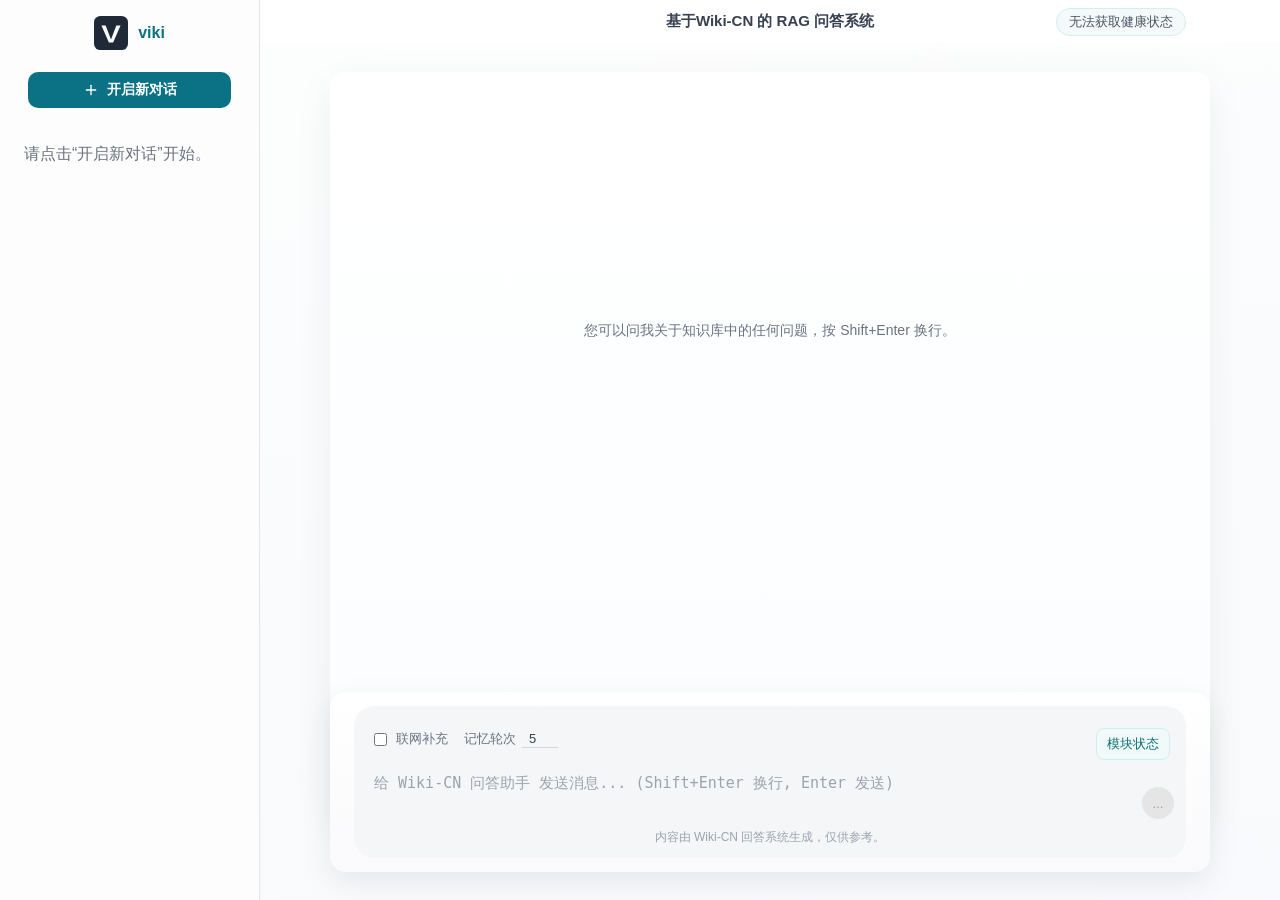
==== templates/index.html @ 4f9308c0 "initial commit" ====
<!doctype html>
<html lang="zh-CN">
<head>
  <meta charset="utf-8" />
  <meta name="viewport" content="width=device-width,initial-scale=1" />
  <title>Wiki-CN 问答</title>
  <link rel="icon" href="/static/favicon.svg" type="image/svg+xml" />
  <link rel="stylesheet" href="/static/style.css?v=3" />
</head>
<body>
  <aside class="sidebar">
    <div class="sidebar-header">
      <div class="sidebar-header-inner">
        <div class="logo" style="display:flex;align-items:center;gap:10px;">
          <img src="/static/favicon.svg" alt="logo" style="width:34px;height:34px;" />
          <div style="font-weight:700;font-size:16px;color:#0b7285;">viki</div>
        </div>
        <button id="newChatBtn" class="new-chat-btn">
          <svg width="16" height="16" viewBox="0 0 24 24" fill="none" stroke="currentColor" stroke-width="2" stroke-linecap="round" stroke-linejoin="round">
            <line x1="12" y1="5" x2="12" y2="19"></line>
            <line x1="5" y1="12" x2="19" y2="12"></line>
          </svg>
          开启新对话
        </button>
      </div>
    </div>
    <div class="sidebar-list-container" id="sidebarListContainer">
      <!-- 渲染历史会话 -->
    </div>
  </aside>

  <main class="main-content">
        <div class="chat-top-bar">
          <div class="top-inner">
            <div style="display:flex; gap:12px; align-items:center; width:100%; justify-content:center;">
              <div style="font-weight:600;">基于Wiki-CN 的 RAG 问答系统</div>
            </div>
            <div id="engineStatus" class="system-status-pill">系统状态：正在检查...</div>
          </div>
        </div>

        <div class="chat-area">
          <div class="chat-card">
            <div class="chat-history" id="chatHistory" style="max-width:880px;padding-left:24px;padding-right:24px;box-sizing:border-box;margin:0 auto;">
              <!-- 聊天历史将通过 app.js 动态渲染进这里 -->
            </div>
          </div>
        </div>

        <div class="chat-input-area" style="width: min(880px, calc(100% - 48px)); max-width:880px; left:50%; transform:translateX(-50%); padding-left:24px; padding-right:24px;">
          <div class="chat-input-container">
            <div class="input-controls">
              <label class="control-item" for="allowWeb">
                <input id="allowWeb" type="checkbox" />
                <span>联网补充</span>
              </label>
              <div class="control-item">
                <span>记忆轮次</span>
                <input id="historyLen" type="number" min="0" max="10" value="5" class="num-input" />
              </div>
              <div style="flex:1"></div>
              <button id="toggleStatusBtn" class="control-item action-btn">模块状态</button>
            </div>

            <div class="input-wrapper">
              <textarea id="q" placeholder="给 Wiki-CN 问答助手 发送消息... (Shift+Enter 换行, Enter 发送)"></textarea>
              <button id="askBtn" class="send-btn" title="发送">
                <svg width="18" height="18" viewBox="0 0 24 24" fill="none" stroke="currentColor" stroke-width="2" stroke-linecap="round" stroke-linejoin="round"><path d="M22 2L11 13"/><path d="M22 2L15 22L11 13L2 9L22 2Z"/></svg>
              </button>
            </div>
            <div class="input-footer">内容由 Wiki-CN 回答系统生成，仅供参考。</div>
          </div>
        </div>
  <div id="statusModal" class="status-modal" style="display:none;">
    <div class="status-modal-content card">
      <div style="display:flex; justify-content:space-between; align-items:center;">
        <h2 style="margin:0">模块状态</h2>
        <button id="closeStatusBtn" class="action-btn">关闭</button>
      </div>
      <ul id="moduleStatusList" class="module-status-list">
        <!-- 模块状态将由脚本填充 -->
      </ul>
    </div>
  </div>

  <script src="/static/app.js?v=3"></script>
</body>
</html>
---- static/style.css ----
* { box-sizing: border-box; }
body {
  margin: 0;
  font-family: "Noto Sans SC", "Microsoft YaHei", sans-serif;
  background: linear-gradient(135deg, #f5f7fa, #e9eef4);
  color: #1f2937;
  display: flex;
  height: 100vh;
  overflow: hidden;
}

/* Sidebar Layout */
.sidebar {
  width: 260px;
  background: #fdfdfd;
  border-right: 1px solid #e5e5e5;
  display: flex;
  flex-direction: column;
  flex-shrink: 0;
  z-index: 10;
}
.sidebar-header {
  padding: 16px 12px;
}
.sidebar-header-inner { display:flex; flex-direction:column; align-items:center; gap:12px; }
.logo { display:flex; align-items:center; gap:10px; }
.new-chat-btn { width: 86%; background: #0b7285; color: #fff; justify-content:center; }
.sidebar-list-container { padding: 8px 12px; }

.chat-top-bar > div:first-child { flex: 1; display:flex; align-items:center; justify-content:center; gap:12px; }
.new-chat-small { background: #e6f6f5; border: 1px solid #c8efec; padding:6px 12px; border-radius:8px; color:#0b7285; }
.new-chat-small:hover { background: #d5f0ed; }
.new-chat-btn {
  width: 86%;
  display:flex;
  align-items:center;
  justify-content:center;
  gap:8px;
  font-size:14px;
  font-weight:600;
  padding:9px 12px;
  border-radius:10px;
  border: none;
  cursor: pointer;
}
.new-chat-btn svg { stroke: #fff; }
.chat-top-bar {
  padding: 12px 24px;
  display: flex;
  justify-content: space-between;
  align-items: center;
  background: rgba(255, 255, 255, 0.9);
  backdrop-filter: blur(4px);
  position: sticky;
  top: 0; left: 0; right: 0;
  z-index: 8;
  font-weight: 600;
  font-size: 15px;
  color: #111827;
}

.system-status-pill {
  font-size: 13px;
  color: #374151;
  padding: 6px 12px;
  border-radius: 999px;
  background: #f3faf9;
  border: 1px solid #d1eef0;
}

.chat-history { /* 已合并到 .chat-card .chat-history，避免重复定义 */ }
.session-item:hover {
  background: #f3f4f6;
}
.session-item.active {
  background: linear-gradient(90deg,#eef6f6,#f7fbff);
  color: #0b7285;
  font-weight: 600;
}

/* Sidebar session entry */
.session-entry { display:flex; flex-direction:column; gap:4px; }
.session-title { font-size: 13px; color:#111827; font-weight:600; }
.session-snippet { font-size:12px; color:#6b7280; max-width:160px; overflow:hidden; text-overflow:ellipsis; white-space:nowrap; }
.session-meta { display:flex; align-items:center; gap:8px; margin-left:auto; }
.session-time { font-size:11px; color:#9ca3af; }
.session-delete { background: transparent; border: none; color:#9ca3af; font-size:14px; cursor:pointer; padding:2px 6px; border-radius:6px; }
.session-delete:hover { color:#ef4444; background: rgba(239,68,68,0.06); }

/* Message meta */
.message-meta { margin-top:6px; text-align:right; }
.message-timestamp { font-size:11px; color:#9ca3af; }

.main-content {
  flex: 1;
  display: flex;
  flex-direction: column;
  background: #ffffff;
  overflow: hidden;
  margin: 0;
  padding: 0;
  position: relative;
}

.chat-top-bar {
  padding: 12px 24px;
  display: flex;
  justify-content: space-between;
  align-items: center;
  background: rgba(255, 255, 255, 0.9);
  backdrop-filter: blur(4px);
  position: absolute;
  top: 0; left: 0; right: 0;
  z-index: 5;
  font-weight: 500;
  font-size: 15px;
  color: #374151;
}

/* Align top bar content with chat card center */
.chat-top-bar .top-inner {
  /* center within main-content (which already excludes the sidebar) */
  position: relative;
  max-width: 880px;
  margin: 0 auto;
  padding-left: 24px;
  padding-right: 24px;
  box-sizing: border-box;
}
/* place engineStatus to the right inside top-inner so it aligns with main content */
.chat-top-bar .top-inner #engineStatus {
  position: absolute;
  right: 24px;
  top: 50%;
  transform: translateY(-50%);
}

.system-status-pill {
  font-size: 13px;
  color: #4b5563;
  padding: 4px 12px;
}

.chat-history { /* 已合并到 .chat-card .chat-history，避免重复定义 */ }

/* Chat card in center */
.chat-area { display:flex; justify-content:center; }
.root-placeholder {}
:root { --app-width: 880px; --sidebar-width: 260px; }
.chat-card {
  width: 100%;
  max-width: var(--app-width);
  background: linear-gradient(180deg,#ffffff,#fbfdff);
  border-radius: 14px;
  box-shadow: 0 12px 40px rgba(2,6,23,0.06);
  padding: 24px 0 8px 0;
  margin-bottom: 12px;
  display: flex;
  flex-direction: column;
  height: calc(100vh - 160px);
}
.chat-card .chat-history {
  /* 与浮动输入保持相同基准宽度（var--app-width），并使用较小的左右内边距
     使消息显示区的可用宽度与浮动输入的输入框对齐。使用 border-box
     保证 padding 被包含在 max-width 中，从而实现精确对齐。 */
  /* top/right/bottom padding - bottom increased so floating input won't cover last messages */
  padding: 32px 12px 160px;
  width: 100%;
  max-width: var(--app-width);
  margin: 0 auto;
  flex: 1;
  overflow-y: auto;
  box-sizing: border-box;
}

/* hide native scrollbar (still scrollable) */
.chat-card .chat-history::-webkit-scrollbar { width: 0px; }
.chat-card .chat-history { scrollbar-width: none; -ms-overflow-style: none; }

/* Module status icon */
.module-status-list { margin-top:12px; }
.module-status-list li { display:flex; align-items:center; justify-content:space-between; padding:10px 8px; border-radius:8px; }
.module-status-left { display:flex; align-items:center; gap:10px; }
.status-icon { width:12px; height:12px; border-radius:50%; display:inline-block; }
.status-icon.loading { background: #3b82f6; }
.status-icon.pending { background: #60a5fa; }
.status-icon.ready { background: #10b981; }
.status-icon.enabled { background: #10b981; }
.status-icon.failed { background: #ef4444; }
.module-pill { font-size: 12px; padding: 4px 10px; border-radius: 999px; }
.module-status-list li + li { margin-top:8px; }

/* center main area with card-like surface */
.main-content {
  padding-top: 72px; /* space for top bar */
  background: linear-gradient(180deg, rgba(255,255,255,0.85), rgba(250,251,253,0.9));
}

/* Floating input like ChatGPT/DeepSeek */
.chat-input-area {
  position: fixed;
  left: 50%;
  transform: translateX(-50%);
  bottom: 28px;
  width: min(var(--app-width), calc(100% - 48px));
  z-index: 40;
  box-shadow: 0 10px 30px rgba(2,6,23,0.08);
  border-radius: 16px;
  background: linear-gradient(180deg, rgba(255,255,255,0.98), rgba(250,250,252,0.98));
  padding: 14px;
}

.chat-input-container { background: transparent; padding: 0; }

.input-wrapper { align-items:center; gap:12px; }

.input-wrapper textarea { background: transparent; padding: 14px; border-radius: 12px; box-shadow:none; border: none; }

.send-btn { width:44px; height:44px; border-radius:50%; background:#0b7285; border:none; color:#fff; }
.send-btn svg { stroke: #fff; }

.message {
  display: flex;
  flex-direction: column;
  width: 100%;
}

.message.user {
  align-items: flex-end;
}

.message.assistant {
  align-items: flex-start;
}

.message.system-msg {
  align-items: center;
  margin-top: 16vh;
}

.message-content {
  font-size: 15px;
  line-height: 1.75;
  word-wrap: break-word;
  white-space: pre-wrap;
  transition: transform 180ms ease, opacity 220ms ease;
  transform-origin: center;
  opacity: 0;
}

.message.show .message-content { opacity: 1; transform: translateY(0); }

.message.user .message-content {
  background: linear-gradient(180deg,#e6f6f5,#dff3f2);
  color: #062b2a;
  padding: 12px 18px;
  border-radius: 14px;
  max-width: 78%;
  box-shadow: 0 4px 16px rgba(8,30,27,0.06);
}

.message.assistant .message-content {
  background: #ffffff;
  color: #0f1724;
  padding: 12px 18px;
  border-radius: 14px;
  max-width: 100%;
  box-shadow: 0 2px 10px rgba(15,23,42,0.04);
}

.message.system-msg .message-content {
  background: transparent;
  color: #6b7280;
  font-size: 18px;
  font-weight: 600;
  text-align: center;
}

.refs-list {
  margin-top: 10px;
  padding-left: 20px;
  font-size: 13px;
  color: #4b5563;
  list-style-type: decimal;
}

.refs-list li {
  margin-bottom: 4px;
}

.chat-input-area {
  /* 固定居中浮动输入，与 .chat-card 宽度对齐 */
  position: fixed;
  left: 50%;
  transform: translateX(-50%);
  bottom: 28px;
  width: min(var(--app-width), calc(100% - 48px));
  max-width: var(--app-width);
  z-index: 40;
  box-shadow: 0 10px 30px rgba(2,6,23,0.08);
  border-radius: 16px;
  background: linear-gradient(180deg, rgba(255,255,255,0.98), rgba(250,250,252,0.98));
  padding: 14px;
}

.chat-input-container {
  display: flex;
  flex-direction: column;
  background: #f4f6f8;
  border-radius: 20px;
  padding: 12px;
  position: relative;
  transition: background 0.3s;
}

.chat-input-container:focus-within {
  background: #eef1f5;
}

.input-controls {
  display: flex;
  gap: 16px;
  align-items: center;
  padding: 0 4px 8px;
  font-size: 13px;
  color: #6b7280;
}

.control-item {
  display: inline-flex;
  align-items: center;
  gap: 6px;
  cursor: pointer;
  user-select: none;
}
.control-item:hover {
  color: #374151;
}

.control-item input[type="checkbox"] {
  accent-color: #0b7285;
}

.num-input {
  width: 36px;
  border: none;
  background: transparent;
  border-bottom: 1px solid #d1d5db;
  text-align: center;
  outline: none;
  font-size: 13px;
  color: #374151;
}

.action-btn {
  background: #f0faf8;
  border: 1px solid #d1efec;
  color: #0b6f74;
  font-size: 13px;
  padding:6px 10px;
  border-radius:8px;
}

.input-wrapper {
  display: flex;
  align-items: flex-end;
  background: transparent;
}

.input-wrapper textarea {
  flex: 1;
  border: none;
  background: transparent;
  resize: none;
  min-height: 24px;
  max-height: 200px;
  padding: 4px 8px;
  font-size: 15px;
  outline: none;
  line-height: 1.5;
  color: #111827;
}
.input-wrapper textarea::placeholder {
  color: #9ca3af;
}

.send-btn {
  background: #111827;
  color: #fff;
  border: none;
  border-radius: 50%;
  width: 32px;
  height: 32px;
  display: flex;
  align-items: center;
  justify-content: center;
  cursor: pointer;
  margin-bottom: 2px;
  flex-shrink: 0;
  transition: background 0.2s, opacity 0.2s;
}

.send-btn:hover { background: #374151; }
.send-btn:disabled { background: #e5e5e5; color: #9ca3af; cursor: not-allowed; }

.input-footer {
  text-align: center;
  font-size: 12px;
  color: #9ca3af;
  margin-top: 8px;
}

.status-modal {
  position: absolute;
  top: 0; left: 0; right: 0; bottom: 0;
  background: rgba(0,0,0,0.4);
  z-index: 50;
  display: flex;
  align-items: center;
  justify-content: center;
}

.status-modal-content {
  width: 90%;
  max-width: 500px;
  max-height: 80vh;
  overflow-y: auto;
}
h1 { margin-bottom: 6px; }
.sub { margin-top: 0; color: #4b5563; }
.card {
  background: #ffffff;
  border-radius: 12px;
  padding: 16px;
  margin-top: 14px;
  box-shadow: 0 10px 24px rgba(15, 23, 42, 0.08);
}
textarea {
  width: 100%;
  min-height: 110px;
  resize: vertical;
  border: 1px solid #cbd5e1;
  border-radius: 8px;
  padding: 10px;
  font-size: 15px;
}
.toggle-row {
  margin-top: 10px;
  display: inline-flex;
  align-items: center;
  gap: 8px;
  color: #374151;
  user-select: none;
}
.toggle-row input {
  width: 16px;
  height: 16px;
}
button {
  margin-top: 10px;
  background: #0b7285;
  color: #fff;
  border: 0;
  border-radius: 8px;
  padding: 10px 16px;
  cursor: pointer;
}
button:hover { background: #095c6b; }
.answer {
  white-space: pre-wrap;
  line-height: 1.65;
}
.refs {
  margin: 0;
  padding-left: 20px;
}
.refs li {
  margin-bottom: 10px;
  line-height: 1.5;
}
.module-status-list {
  margin: 0;
  padding: 0;
  list-style: none;
}
.module-status-list li {
  display: flex;
  justify-content: space-between;
  align-items: center;
  padding: 8px 0;
  border-bottom: 1px dashed #e5e7eb;
}
.module-status-list li:last-child {
  border-bottom: 0;
}
.module-pill {
  font-size: 12px;
  padding: 2px 10px;
  border-radius: 999px;
  border: 1px solid #d1d5db;
  color: #374151;
  background: #f3f4f6;
}
.status-ready,
.status-enabled {
  background: #e8f8ef;
  border-color: #86efac;
  color: #166534;
}
.status-loading,
.status-pending {
  background: #eff6ff;
  border-color: #93c5fd;
  color: #1d4ed8;
}
.status-disabled,
.status-skipped {
  background: #f3f4f6;
  border-color: #d1d5db;
  color: #4b5563;
}
.status-failed,
.status-unknown {
  background: #fef2f2;
  border-color: #fca5a5;
  color: #b91c1c;
}

/* 强制对齐覆盖（放在文件末尾以确保优先级）
   说明：解决浏览器缓存或重复规则导致的样式未生效问题，
   使用更具体的选择器和 !important 确保 chat-history 与浮动输入共享相同宽度基准。 */
.chat-area, .chat-card, .chat-input-area { box-sizing: border-box; }
/* 固定像素基准，像素级对齐 */
.chat-card { max-width: 880px; width: 100%; margin-left: auto; margin-right: auto; }
.chat-card .chat-history {
  /* 统一左右内边距，保证消息内容与下方输入框左/右像素对齐 */
  padding-left: 24px !important;
  padding-right: 24px !important;
  /* ensure there is enough bottom space so latest messages (e.g. "正在检索与生成，请稍候...") are not hidden behind the fixed input */
  padding-bottom: 160px !important;
  max-width: 880px;
  box-sizing: border-box !important;
}
.chat-input-area {
  width: min(880px, calc(100% - 48px)) !important;
  max-width: 880px !important;
  /* center relative to main content: viewport center + half sidebar width */
  left: calc(50% + (var(--sidebar-width) / 2)) !important;
  transform: translateX(-50%) !important;
  padding-left: 24px !important;
  padding-right: 24px !important;
}
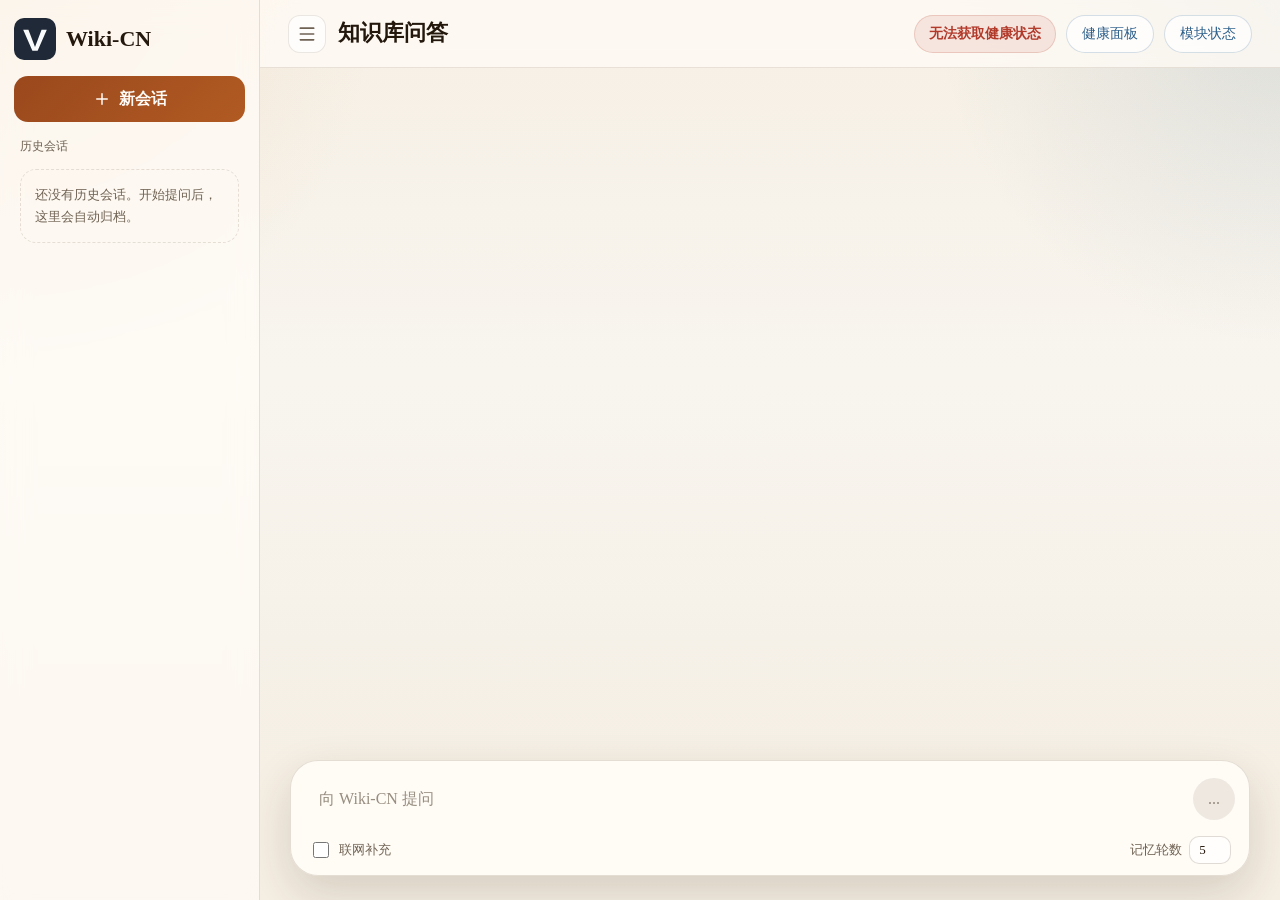
==== commit 5a189202: "Update wiki QA project" ====
--- a/templates/index.html
+++ b/templates/index.html
@@ -5,84 +5,113 @@
   <meta name="viewport" content="width=device-width,initial-scale=1" />
   <title>Wiki-CN 问答</title>
   <link rel="icon" href="/static/favicon.svg" type="image/svg+xml" />
-  <link rel="stylesheet" href="/static/style.css?v=3" />
+  <link rel="stylesheet" href="/static/style.css?v=6" />
 </head>
 <body>
-  <aside class="sidebar">
+  <aside class="sidebar" aria-label="会话历史">
     <div class="sidebar-header">
-      <div class="sidebar-header-inner">
-        <div class="logo" style="display:flex;align-items:center;gap:10px;">
-          <img src="/static/favicon.svg" alt="logo" style="width:34px;height:34px;" />
-          <div style="font-weight:700;font-size:16px;color:#0b7285;">viki</div>
-        </div>
-        <button id="newChatBtn" class="new-chat-btn">
-          <svg width="16" height="16" viewBox="0 0 24 24" fill="none" stroke="currentColor" stroke-width="2" stroke-linecap="round" stroke-linejoin="round">
-            <line x1="12" y1="5" x2="12" y2="19"></line>
-            <line x1="5" y1="12" x2="19" y2="12"></line>
-          </svg>
-          开启新对话
-        </button>
-      </div>
+      <a class="brand" href="/" aria-label="Wiki-CN 问答首页">
+        <img src="/static/favicon.svg" alt="" />
+        <span>Wiki-CN</span>
+      </a>
+      <button id="newChatBtn" class="new-chat-btn" type="button" title="新建会话">
+        <svg viewBox="0 0 24 24" aria-hidden="true"><path d="M12 5v14M5 12h14"/></svg>
+        <span>新会话</span>
+      </button>
     </div>
-    <div class="sidebar-list-container" id="sidebarListContainer">
-      <!-- 渲染历史会话 -->
-    </div>
+
+    <div class="sidebar-section-title">历史会话</div>
+    <div class="sidebar-list-container" id="sidebarListContainer"></div>
   </aside>
 
   <main class="main-content">
-        <div class="chat-top-bar">
-          <div class="top-inner">
-            <div style="display:flex; gap:12px; align-items:center; width:100%; justify-content:center;">
-              <div style="font-weight:600;">基于Wiki-CN 的 RAG 问答系统</div>
-            </div>
-            <div id="engineStatus" class="system-status-pill">系统状态：正在检查...</div>
+    <header class="topbar">
+      <div class="topbar-left">
+        <button id="toggleSidebarBtn" class="icon-btn" type="button" title="收起侧边栏" aria-label="收起侧边栏">
+          <svg viewBox="0 0 24 24" aria-hidden="true"><path d="M4 5h16M4 12h16M4 19h16"/></svg>
+        </button>
+        <div>
+          <div class="eyebrow">Wiki-CN RAG Runtime</div>
+          <h1>知识库问答</h1>
+        </div>
+      </div>
+      <div class="topbar-actions">
+        <button id="toggleRuntimeBtn" class="status-chip neutral" type="button">
+          <span id="engineStatus">正在检查...</span>
+        </button>
+        <a class="ghost-btn" href="/api/health">健康面板</a>
+        <button id="toggleStatusBtn" class="ghost-btn" type="button">模块状态</button>
+      </div>
+    </header>
+
+    <section class="chat-panel">
+      <div class="chat-history" id="chatHistory"></div>
+      <div class="composer-wrap" aria-label="提问输入区">
+        <div class="chat-input-area">
+          <div class="input-wrapper">
+            <textarea id="q" rows="1" placeholder="向 Wiki-CN 提问"></textarea>
+            <button id="askBtn" class="send-btn" type="button" title="发送">
+              <svg viewBox="0 0 24 24" aria-hidden="true"><path d="M22 2 11 13"/><path d="m22 2-7 20-4-9-9-4 20-7Z"/></svg>
+            </button>
+          </div>
+          <div class="input-controls">
+            <label class="control-item" for="allowWeb">
+              <input id="allowWeb" type="checkbox" />
+              <span>联网补充</span>
+            </label>
+            <label class="control-item compact" for="historyLen">
+              <span>记忆轮数</span>
+              <input id="historyLen" type="number" min="0" max="10" value="5" class="num-input" />
+            </label>
           </div>
         </div>
+      </div>
+    </section>
+  </main>
 
-        <div class="chat-area">
-          <div class="chat-card">
-            <div class="chat-history" id="chatHistory" style="max-width:880px;padding-left:24px;padding-right:24px;box-sizing:border-box;margin:0 auto;">
-              <!-- 聊天历史将通过 app.js 动态渲染进这里 -->
-            </div>
-          </div>
+  <div id="statusModal" class="status-modal" style="display:none;">
+    <div class="status-modal-content">
+      <div class="modal-head">
+        <div>
+          <div class="section-kicker">Runtime</div>
+          <h2>模块状态</h2>
         </div>
-
-        <div class="chat-input-area" style="width: min(880px, calc(100% - 48px)); max-width:880px; left:50%; transform:translateX(-50%); padding-left:24px; padding-right:24px;">
-          <div class="chat-input-container">
-            <div class="input-controls">
-              <label class="control-item" for="allowWeb">
-                <input id="allowWeb" type="checkbox" />
-                <span>联网补充</span>
-              </label>
-              <div class="control-item">
-                <span>记忆轮次</span>
-                <input id="historyLen" type="number" min="0" max="10" value="5" class="num-input" />
-              </div>
-              <div style="flex:1"></div>
-              <button id="toggleStatusBtn" class="control-item action-btn">模块状态</button>
-            </div>
-
-            <div class="input-wrapper">
-              <textarea id="q" placeholder="给 Wiki-CN 问答助手 发送消息... (Shift+Enter 换行, Enter 发送)"></textarea>
-              <button id="askBtn" class="send-btn" title="发送">
-                <svg width="18" height="18" viewBox="0 0 24 24" fill="none" stroke="currentColor" stroke-width="2" stroke-linecap="round" stroke-linejoin="round"><path d="M22 2L11 13"/><path d="M22 2L15 22L11 13L2 9L22 2Z"/></svg>
-              </button>
-            </div>
-            <div class="input-footer">内容由 Wiki-CN 回答系统生成，仅供参考。</div>
-          </div>
-        </div>
-  <div id="statusModal" class="status-modal" style="display:none;">
-    <div class="status-modal-content card">
-      <div style="display:flex; justify-content:space-between; align-items:center;">
-        <h2 style="margin:0">模块状态</h2>
-        <button id="closeStatusBtn" class="action-btn">关闭</button>
+        <button id="closeStatusBtn" class="ghost-btn" type="button">关闭</button>
       </div>
-      <ul id="moduleStatusList" class="module-status-list">
-        <!-- 模块状态将由脚本填充 -->
-      </ul>
+      <ul id="moduleStatusList" class="module-status-list"></ul>
     </div>
   </div>
 
-  <script src="/static/app.js?v=3"></script>
+  <div id="runtimeModal" class="status-modal" style="display:none;">
+    <div class="status-modal-content runtime-modal-content">
+      <div class="modal-head">
+        <div>
+          <div class="section-kicker">Health Snapshot</div>
+          <h2>运行状态</h2>
+        </div>
+        <button id="closeRuntimeBtn" class="ghost-btn" type="button">关闭</button>
+      </div>
+      <div class="runtime-grid">
+        <div class="runtime-metric">
+          <span>检索模式</span>
+          <strong id="runtimeMode">-</strong>
+        </div>
+        <div class="runtime-metric">
+          <span>索引规模</span>
+          <strong id="runtimeIndex">-</strong>
+        </div>
+        <div class="runtime-metric">
+          <span>当前阶段</span>
+          <strong id="runtimeStage">-</strong>
+        </div>
+        <div class="runtime-metric">
+          <span>生成通道</span>
+          <strong id="runtimeProvider">-</strong>
+        </div>
+      </div>
+    </div>
+  </div>
+
+  <script src="/static/app.js?v=8"></script>
 </body>
 </html>
--- a/static/style.css
+++ b/static/style.css
@@ -1,552 +1,922 @@
+:root {
+  --bg: #f6efe4;
+  --bg-soft: #fbf7ef;
+  --card: rgba(255, 252, 246, 0.94);
+  --card-solid: #fffdf8;
+  --line: rgba(87, 62, 38, 0.14);
+  --text: #24180d;
+  --muted: #6f6253;
+  --strong: #8a3b12;
+  --good: #1f7a4f;
+  --warn: #b67a12;
+  --bad: #b23a2b;
+  --info: #2d5f8b;
+  --shadow: 0 18px 50px rgba(53, 36, 20, 0.08);
+  --sidebar: 260px;
+  --input-height: 142px;
+  --content-width: 100%;
+  --message-width: 880px;
+  --composer-width: 960px;
+}
+
 * { box-sizing: border-box; }
+
 body {
   margin: 0;
-  font-family: "Noto Sans SC", "Microsoft YaHei", sans-serif;
-  background: linear-gradient(135deg, #f5f7fa, #e9eef4);
-  color: #1f2937;
-  display: flex;
   height: 100vh;
   overflow: hidden;
-}
-
-/* Sidebar Layout */
+  display: flex;
+  color: var(--text);
+  font-family: "Noto Serif SC", "Source Han Serif SC", "Microsoft YaHei", serif;
+  background:
+    radial-gradient(circle at top left, rgba(206, 138, 61, 0.14), transparent 24%),
+    radial-gradient(circle at top right, rgba(87, 130, 154, 0.16), transparent 22%),
+    linear-gradient(180deg, var(--bg), #f8f5ef 42%, #f4ede1 100%);
+}
+
+body.sidebar-collapsed {
+  --sidebar: 60px;
+  --content-width: 100%;
+  --message-width: 880px;
+  --composer-width: 960px;
+}
+
+button,
+textarea,
+input {
+  font: inherit;
+}
+
+button,
+a {
+  -webkit-tap-highlight-color: transparent;
+}
+
 .sidebar {
-  width: 260px;
-  background: #fdfdfd;
-  border-right: 1px solid #e5e5e5;
+  width: var(--sidebar);
+  flex: 0 0 var(--sidebar);
+  height: 100vh;
   display: flex;
   flex-direction: column;
-  flex-shrink: 0;
-  z-index: 10;
-}
+  border-right: 1px solid var(--line);
+  background: rgba(255, 252, 246, 0.76);
+  backdrop-filter: blur(14px);
+  overflow: hidden;
+  transition: width 0.2s ease, flex-basis 0.2s ease, opacity 0.18s ease;
+}
+
+body.sidebar-collapsed .sidebar {
+  opacity: 1;
+  pointer-events: auto;
+}
+
+body.sidebar-collapsed .topbar {
+  width: 100%;
+}
+
+body.sidebar-collapsed .chat-history {
+  padding-left: max(24px, calc((100% - var(--message-width)) / 2));
+  padding-right: max(24px, calc((100% - var(--message-width)) / 2));
+}
+
+body.sidebar-collapsed .composer-wrap {
+  padding-left: 24px;
+  padding-right: 24px;
+}
+
+body.sidebar-collapsed .brand span,
+body.sidebar-collapsed .new-chat-btn span,
+body.sidebar-collapsed .sidebar-section-title,
+body.sidebar-collapsed .sidebar-list-container {
+  display: none;
+}
+
+body.sidebar-collapsed .sidebar-header {
+  padding: 18px 10px;
+  align-items: center;
+}
+
+body.sidebar-collapsed .brand {
+  justify-content: center;
+}
+
+body.sidebar-collapsed .new-chat-btn {
+  width: 40px;
+  min-height: 40px;
+  padding: 0;
+  border-radius: 12px;
+  color: var(--strong);
+  background: rgba(255, 255, 255, 0.48);
+  box-shadow: none;
+}
+
 .sidebar-header {
-  padding: 16px 12px;
-}
-.sidebar-header-inner { display:flex; flex-direction:column; align-items:center; gap:12px; }
-.logo { display:flex; align-items:center; gap:10px; }
-.new-chat-btn { width: 86%; background: #0b7285; color: #fff; justify-content:center; }
-.sidebar-list-container { padding: 8px 12px; }
-
-.chat-top-bar > div:first-child { flex: 1; display:flex; align-items:center; justify-content:center; gap:12px; }
-.new-chat-small { background: #e6f6f5; border: 1px solid #c8efec; padding:6px 12px; border-radius:8px; color:#0b7285; }
-.new-chat-small:hover { background: #d5f0ed; }
+  padding: 18px 14px 16px;
+  display: grid;
+  gap: 16px;
+}
+
+.brand {
+  display: inline-flex;
+  align-items: center;
+  gap: 10px;
+  color: var(--text);
+  text-decoration: none;
+  font-weight: 700;
+  font-size: 22px;
+}
+
+.brand img {
+  width: 42px;
+  height: 42px;
+  border-radius: 10px;
+}
+
+.new-chat-btn,
+.ghost-btn,
+.icon-btn,
+.send-btn {
+  appearance: none;
+  border: 0;
+  cursor: pointer;
+  transition: transform 0.18s ease, background 0.18s ease, box-shadow 0.18s ease;
+}
+
 .new-chat-btn {
-  width: 86%;
-  display:flex;
-  align-items:center;
-  justify-content:center;
-  gap:8px;
-  font-size:14px;
-  font-weight:600;
-  padding:9px 12px;
-  border-radius:10px;
-  border: none;
+  width: 100%;
+  min-height: 46px;
+  display: inline-flex;
+  justify-content: center;
+  align-items: center;
+  gap: 8px;
+  border-radius: 14px;
+  color: #fffaf5;
+  background: linear-gradient(135deg, #9a481d, #b15a22);
+  box-shadow: none;
+  font-weight: 650;
+}
+
+.new-chat-btn svg,
+.send-btn svg {
+  width: 18px;
+  height: 18px;
+  fill: none;
+  stroke: currentColor;
+  stroke-width: 2;
+  stroke-linecap: round;
+  stroke-linejoin: round;
+}
+
+.new-chat-btn:hover,
+.ghost-btn:hover,
+.send-btn:hover {
+  transform: translateY(-1px);
+}
+
+body.sidebar-collapsed .new-chat-btn:hover,
+body.sidebar-collapsed .icon-btn:hover,
+.ghost-btn:hover {
+  background: rgba(255, 255, 255, 0.78);
+}
+
+.sidebar-section-title {
+  padding: 0 20px 8px;
+  color: var(--muted);
+  font-size: 12px;
+  letter-spacing: 0;
+  text-transform: none;
+}
+
+.sidebar-list-container {
+  padding: 0 12px 18px;
+  overflow: auto;
+  scrollbar-width: thin;
+}
+
+.session-group {
+  margin-bottom: 16px;
+}
+
+.session-group-title {
+  padding: 8px 8px 6px;
+  color: var(--muted);
+  font-size: 12px;
+}
+
+.session-list {
+  list-style: none;
+  padding: 0;
+  margin: 0;
+  display: grid;
+  gap: 8px;
+}
+
+.session-item {
+  min-height: 68px;
+  display: grid;
+  grid-template-columns: minmax(0, 1fr) 108px;
+  align-items: center;
+  gap: 10px;
+  padding: 11px 10px;
+  border: 1px solid transparent;
+  border-radius: 12px;
+  background: transparent;
   cursor: pointer;
 }
-.new-chat-btn svg { stroke: #fff; }
-.chat-top-bar {
-  padding: 12px 24px;
+
+.session-item:hover {
+  border-color: transparent;
+  background: rgba(255, 255, 255, 0.72);
+}
+
+.session-item.active {
+  border-color: transparent;
+  background: rgba(255, 247, 235, 0.9);
+}
+
+.session-item.pending .session-title::after {
+  content: "";
+  display: inline-block;
+  width: 7px;
+  height: 7px;
+  margin-left: 7px;
+  border-radius: 50%;
+  background: var(--info);
+  vertical-align: middle;
+}
+
+.session-entry {
+  min-width: 0;
+  display: grid;
+  gap: 4px;
+}
+
+.session-title {
+  overflow: hidden;
+  color: var(--text);
+  font-size: 14px;
+  font-weight: 700;
+  text-overflow: ellipsis;
+  white-space: nowrap;
+}
+
+.session-snippet {
+  overflow: hidden;
+  color: var(--muted);
+  font-size: 12px;
+  text-overflow: ellipsis;
+  white-space: nowrap;
+}
+
+.session-meta {
+  display: grid;
+  justify-items: end;
+  gap: 4px;
+}
+
+.session-time {
+  color: rgba(111, 98, 83, 0.78);
+  font-size: 11px;
+  line-height: 1.3;
+  text-align: right;
+  white-space: normal;
+}
+
+.session-delete {
+  width: 26px;
+  height: 26px;
+  border: 0;
+  border-radius: 50%;
+  color: var(--muted);
+  background: transparent;
+  cursor: pointer;
+  position: relative;
+  z-index: 2;
+}
+
+.session-delete:hover {
+  color: var(--bad);
+  background: rgba(178, 58, 43, 0.08);
+}
+
+.empty-history {
+  margin: 6px 8px;
+  padding: 14px;
+  border: 1px dashed var(--line);
+  border-radius: 16px;
+  color: var(--muted);
+  font-size: 13px;
+  line-height: 1.7;
+}
+
+.main-content {
+  min-width: 0;
+  flex: 1;
+  height: 100vh;
+  display: grid;
+  grid-template-rows: auto minmax(0, 1fr);
+  padding: 0;
+  gap: 0;
+}
+
+.topbar {
   display: flex;
   justify-content: space-between;
   align-items: center;
-  background: rgba(255, 255, 255, 0.9);
-  backdrop-filter: blur(4px);
-  position: sticky;
-  top: 0; left: 0; right: 0;
-  z-index: 8;
-  font-weight: 600;
+  gap: 18px;
+  width: 100%;
+  justify-self: center;
+  min-height: 68px;
+  padding: 0 28px;
+  border-bottom: 1px solid rgba(87, 62, 38, 0.12);
+  background: rgba(255, 252, 246, 0.76);
+  backdrop-filter: blur(14px);
+}
+
+.topbar-left {
+  min-width: 0;
+  display: flex;
+  align-items: center;
+  gap: 12px;
+}
+
+body.sidebar-collapsed .topbar-left {
+  gap: 16px;
+}
+
+.eyebrow,
+.section-kicker {
+  color: var(--strong);
+  font-size: 0;
+  letter-spacing: 0;
+  text-transform: none;
+}
+
+.topbar h1 {
+  margin: 0;
+  font-size: 22px;
+  line-height: 1.1;
+  font-weight: 700;
+}
+
+.topbar-actions {
+  display: flex;
+  gap: 10px;
+  flex-wrap: wrap;
+}
+
+.icon-btn {
+  width: 38px;
+  height: 38px;
+  display: inline-flex;
+  align-items: center;
+  justify-content: center;
+  border: 1px solid rgba(87, 62, 38, 0.12);
+  border-radius: 12px;
+  color: var(--muted);
+  background: rgba(255, 255, 255, 0.72);
+}
+
+.icon-btn svg {
+  width: 20px;
+  height: 20px;
+  fill: none;
+  stroke: currentColor;
+  stroke-width: 2;
+  stroke-linecap: round;
+}
+
+.ghost-btn {
+  min-height: 38px;
+  display: inline-flex;
+  align-items: center;
+  justify-content: center;
+  border: 1px solid rgba(45, 95, 139, 0.2);
+  border-radius: 999px;
+  padding: 0 15px;
+  color: var(--info);
+  background: rgba(255, 255, 255, 0.72);
+  text-decoration: none;
+  font-size: 14px;
+}
+
+.status-chip {
+  min-height: 38px;
+  max-width: 240px;
+  display: inline-flex;
+  align-items: center;
+  justify-content: center;
+  border: 1px solid rgba(45, 95, 139, 0.2);
+  border-radius: 999px;
+  padding: 0 14px;
+  background: rgba(255, 255, 255, 0.72);
+  font-size: 14px;
+  font-weight: 800;
+  white-space: nowrap;
+}
+
+.status-chip span {
+  overflow: hidden;
+  text-overflow: ellipsis;
+}
+
+.runtime-metric {
+  min-height: 66px;
+  border: 1px solid rgba(87, 62, 38, 0.1);
+  border-radius: 18px;
+  background: linear-gradient(180deg, rgba(255,255,255,0.72), rgba(248, 242, 233, 0.72));
+}
+
+.status-chip.ok { color: var(--good); background: rgba(31, 122, 79, 0.1); border-color: rgba(31, 122, 79, 0.18); }
+.status-chip.degraded { color: var(--warn); background: rgba(182, 122, 18, 0.1); border-color: rgba(182, 122, 18, 0.18); }
+.status-chip.failed { color: var(--bad); background: rgba(178, 58, 43, 0.1); border-color: rgba(178, 58, 43, 0.18); }
+.status-chip.neutral { color: var(--info); background: rgba(45, 95, 139, 0.1); border-color: rgba(45, 95, 139, 0.16); }
+
+.runtime-metric {
+  display: grid;
+  align-content: center;
+  gap: 7px;
+  padding: 12px 14px;
+  min-width: 0;
+}
+
+.runtime-metric span {
+  color: var(--muted);
+  font-size: 12px;
+}
+
+.runtime-metric strong {
+  overflow: hidden;
   font-size: 15px;
-  color: #111827;
-}
-
-.system-status-pill {
+  line-height: 1.25;
+  text-overflow: ellipsis;
+  white-space: nowrap;
+}
+
+.runtime-grid {
+  display: grid;
+  grid-template-columns: repeat(2, minmax(0, 1fr));
+  gap: 12px;
+}
+
+.runtime-modal-content {
+  width: min(760px, 100%);
+}
+
+.chat-panel {
+  position: relative;
+  min-height: 0;
+  width: 100%;
+  justify-self: center;
+  border: 0;
+  border-radius: 0;
+  background: transparent;
+  box-shadow: none;
+  overflow: hidden;
+}
+
+.chat-history {
+  height: 100%;
+  overflow: auto;
+  padding: 8px max(24px, calc((100% - var(--message-width)) / 2)) calc(var(--input-height) + 34px);
+  scroll-behavior: smooth;
+  scrollbar-gutter: stable;
+}
+
+.message {
+  display: flex;
+  margin: 18px 0;
+}
+
+.message.user {
+  justify-content: flex-end;
+}
+
+.message.assistant,
+.message.system-msg {
+  justify-content: flex-start;
+}
+
+.message-content {
+  max-width: min(var(--message-width), 86%);
+  border: 0;
+  border-radius: 18px;
+  padding: 14px 18px;
+  color: var(--text);
+  background: transparent;
+  box-shadow: none;
+  font-size: 16px;
+  line-height: 1.82;
+  white-space: pre-wrap;
+  word-break: break-word;
+  opacity: 0;
+  transform: translateY(4px);
+  transition: opacity 0.18s ease, transform 0.18s ease;
+}
+
+.markdown-body {
+  white-space: normal;
+}
+
+.markdown-body p {
+  margin: 0 0 12px;
+}
+
+.markdown-body p:last-child,
+.markdown-body ol:last-child,
+.markdown-body ul:last-child {
+  margin-bottom: 0;
+}
+
+.markdown-body h3,
+.markdown-body h4,
+.markdown-body h5 {
+  margin: 0 0 10px;
+  color: var(--text);
+  font-size: 18px;
+  line-height: 1.55;
+  font-weight: 800;
+}
+
+.markdown-body ol,
+.markdown-body ul {
+  margin: 8px 0 14px;
+  padding-left: 24px;
+}
+
+.markdown-body li {
+  margin: 5px 0;
+  padding-left: 2px;
+}
+
+.markdown-body strong {
+  font-weight: 800;
+}
+
+.markdown-body code {
+  border-radius: 6px;
+  padding: 2px 5px;
+  color: #763313;
+  background: rgba(138, 59, 18, 0.08);
+  font-family: "Cascadia Code", Consolas, monospace;
+  font-size: 0.92em;
+}
+
+.message.show .message-content {
+  opacity: 1;
+  transform: translateY(0);
+}
+
+.message.user .message-content {
+  max-width: min(520px, 74%);
+  border: 1px solid rgba(138, 59, 18, 0.10);
+  border-radius: 20px 20px 6px 20px;
+  padding: 13px 18px 11px;
+  color: #3a2615;
+  background: linear-gradient(180deg, rgba(255, 248, 238, 0.98), rgba(247, 235, 218, 0.98));
+  box-shadow: 0 10px 26px rgba(53, 36, 20, 0.07);
+  line-height: 1.65;
+}
+
+.message.assistant .message-content {
+  max-width: min(var(--message-width), 92%);
+}
+
+.message.system-msg {
+  justify-content: center;
+}
+
+.message.system-msg .message-content {
+  max-width: min(720px, 100%);
+  text-align: center;
+  color: var(--muted);
+  background: transparent;
+}
+
+.welcome-title {
+  display: block;
+  color: var(--text);
+  font-size: 24px;
+  font-weight: 800;
+}
+
+.welcome-copy {
+  display: block;
+  margin-top: 8px;
+  font-size: 14px;
+}
+
+.message-meta {
+  display: none;
+}
+
+.message-timestamp {
+  color: rgba(111, 98, 83, 0.72);
+  font-size: 11px;
+}
+
+.refs-list {
+  margin: 12px 0 0;
+  padding-left: 20px;
+  color: var(--muted);
   font-size: 13px;
-  color: #374151;
-  padding: 6px 12px;
-  border-radius: 999px;
-  background: #f3faf9;
-  border: 1px solid #d1eef0;
-}
-
-.chat-history { /* 已合并到 .chat-card .chat-history，避免重复定义 */ }
-.session-item:hover {
-  background: #f3f4f6;
-}
-.session-item.active {
-  background: linear-gradient(90deg,#eef6f6,#f7fbff);
-  color: #0b7285;
-  font-weight: 600;
-}
-
-/* Sidebar session entry */
-.session-entry { display:flex; flex-direction:column; gap:4px; }
-.session-title { font-size: 13px; color:#111827; font-weight:600; }
-.session-snippet { font-size:12px; color:#6b7280; max-width:160px; overflow:hidden; text-overflow:ellipsis; white-space:nowrap; }
-.session-meta { display:flex; align-items:center; gap:8px; margin-left:auto; }
-.session-time { font-size:11px; color:#9ca3af; }
-.session-delete { background: transparent; border: none; color:#9ca3af; font-size:14px; cursor:pointer; padding:2px 6px; border-radius:6px; }
-.session-delete:hover { color:#ef4444; background: rgba(239,68,68,0.06); }
-
-/* Message meta */
-.message-meta { margin-top:6px; text-align:right; }
-.message-timestamp { font-size:11px; color:#9ca3af; }
-
-.main-content {
+}
+
+.refs-list li {
+  margin: 5px 0;
+}
+
+.refs-list a {
+  color: var(--info);
+}
+
+.composer-wrap {
+  position: absolute;
+  left: 0;
+  right: 0;
+  bottom: 0;
+  z-index: 3;
+  display: flex;
+  justify-content: center;
+  padding: 18px 24px 24px;
+  background: linear-gradient(180deg, rgba(246, 239, 228, 0), rgba(246, 239, 228, 0.92) 34%, rgba(246, 239, 228, 0.98) 100%);
+}
+
+.chat-input-area {
+  width: min(var(--composer-width), 100%);
+  border: 1px solid rgba(87, 62, 38, 0.16);
+  border-radius: 28px;
+  padding: 10px;
+  background: rgba(255, 252, 246, 0.98);
+  box-shadow: 0 18px 46px rgba(53, 36, 20, 0.16);
+}
+
+.input-controls {
+  display: flex;
+  align-items: center;
+  gap: 12px;
+  padding: 8px 8px 0;
+  color: var(--muted);
+  font-size: 13px;
+}
+
+.control-item {
+  min-height: 30px;
+  display: inline-flex;
+  align-items: center;
+  gap: 7px;
+  user-select: none;
+}
+
+.control-item input[type="checkbox"] {
+  width: 16px;
+  height: 16px;
+  accent-color: var(--strong);
+}
+
+.control-item.compact {
+  margin-left: auto;
+}
+
+.num-input {
+  width: 42px;
+  height: 28px;
+  border: 1px solid rgba(87, 62, 38, 0.18);
+  border-radius: 10px;
+  color: var(--text);
+  background: rgba(255, 255, 255, 0.68);
+  text-align: center;
+  outline: none;
+}
+
+.input-wrapper {
+  display: flex;
+  align-items: flex-end;
+  gap: 8px;
+}
+
+.input-wrapper textarea {
+  min-height: 56px;
+  max-height: 180px;
   flex: 1;
-  display: flex;
-  flex-direction: column;
-  background: #ffffff;
-  overflow: hidden;
+  resize: none;
+  border: 0;
+  border-radius: 22px;
+  outline: none;
+  padding: 16px 14px 12px 18px;
+  color: var(--text);
+  background: transparent;
+  line-height: 1.55;
+}
+
+.input-wrapper textarea::placeholder {
+  color: rgba(111, 98, 83, 0.72);
+}
+
+.send-btn {
+  width: 42px;
+  height: 42px;
+  flex: 0 0 42px;
+  display: inline-flex;
+  align-items: center;
+  justify-content: center;
+  border-radius: 50%;
+  color: #fffaf5;
+  background: linear-gradient(135deg, #9a481d, #b15a22);
+  box-shadow: none;
+  margin: 7px 4px 7px 0;
+}
+
+.send-btn:disabled {
+  cursor: not-allowed;
+  color: rgba(111, 98, 83, 0.72);
+  background: rgba(87, 62, 38, 0.1);
+  box-shadow: none;
+  transform: none;
+}
+
+.status-modal {
+  position: fixed;
+  inset: 0;
+  z-index: 20;
+  display: flex;
+  align-items: center;
+  justify-content: center;
+  padding: 20px;
+  background: rgba(36, 24, 13, 0.32);
+  backdrop-filter: blur(5px);
+}
+
+.status-modal-content {
+  width: min(620px, 100%);
+  max-height: min(720px, 86vh);
+  overflow: auto;
+  border: 1px solid var(--line);
+  border-radius: 24px;
+  padding: 22px;
+  background: var(--card-solid);
+  box-shadow: var(--shadow);
+}
+
+.modal-head {
+  display: flex;
+  align-items: flex-start;
+  justify-content: space-between;
+  gap: 16px;
+  margin-bottom: 18px;
+}
+
+.modal-head h2 {
+  margin: 4px 0 0;
+  font-size: 24px;
+}
+
+.module-status-list {
+  list-style: none;
+  display: grid;
+  gap: 10px;
   margin: 0;
   padding: 0;
-  position: relative;
-}
-
-.chat-top-bar {
-  padding: 12px 24px;
-  display: flex;
+}
+
+.module-status-list li {
+  display: flex;
+  align-items: center;
   justify-content: space-between;
-  align-items: center;
-  background: rgba(255, 255, 255, 0.9);
-  backdrop-filter: blur(4px);
-  position: absolute;
-  top: 0; left: 0; right: 0;
-  z-index: 5;
-  font-weight: 500;
-  font-size: 15px;
-  color: #374151;
-}
-
-/* Align top bar content with chat card center */
-.chat-top-bar .top-inner {
-  /* center within main-content (which already excludes the sidebar) */
-  position: relative;
-  max-width: 880px;
-  margin: 0 auto;
-  padding-left: 24px;
-  padding-right: 24px;
-  box-sizing: border-box;
-}
-/* place engineStatus to the right inside top-inner so it aligns with main content */
-.chat-top-bar .top-inner #engineStatus {
-  position: absolute;
-  right: 24px;
-  top: 50%;
-  transform: translateY(-50%);
-}
-
-.system-status-pill {
-  font-size: 13px;
-  color: #4b5563;
-  padding: 4px 12px;
-}
-
-.chat-history { /* 已合并到 .chat-card .chat-history，避免重复定义 */ }
-
-/* Chat card in center */
-.chat-area { display:flex; justify-content:center; }
-.root-placeholder {}
-:root { --app-width: 880px; --sidebar-width: 260px; }
-.chat-card {
-  width: 100%;
-  max-width: var(--app-width);
-  background: linear-gradient(180deg,#ffffff,#fbfdff);
-  border-radius: 14px;
-  box-shadow: 0 12px 40px rgba(2,6,23,0.06);
-  padding: 24px 0 8px 0;
-  margin-bottom: 12px;
-  display: flex;
-  flex-direction: column;
-  height: calc(100vh - 160px);
-}
-.chat-card .chat-history {
-  /* 与浮动输入保持相同基准宽度（var--app-width），并使用较小的左右内边距
-     使消息显示区的可用宽度与浮动输入的输入框对齐。使用 border-box
-     保证 padding 被包含在 max-width 中，从而实现精确对齐。 */
-  /* top/right/bottom padding - bottom increased so floating input won't cover last messages */
-  padding: 32px 12px 160px;
-  width: 100%;
-  max-width: var(--app-width);
-  margin: 0 auto;
-  flex: 1;
-  overflow-y: auto;
-  box-sizing: border-box;
-}
-
-/* hide native scrollbar (still scrollable) */
-.chat-card .chat-history::-webkit-scrollbar { width: 0px; }
-.chat-card .chat-history { scrollbar-width: none; -ms-overflow-style: none; }
-
-/* Module status icon */
-.module-status-list { margin-top:12px; }
-.module-status-list li { display:flex; align-items:center; justify-content:space-between; padding:10px 8px; border-radius:8px; }
-.module-status-left { display:flex; align-items:center; gap:10px; }
-.status-icon { width:12px; height:12px; border-radius:50%; display:inline-block; }
-.status-icon.loading { background: #3b82f6; }
-.status-icon.pending { background: #60a5fa; }
-.status-icon.ready { background: #10b981; }
-.status-icon.enabled { background: #10b981; }
-.status-icon.failed { background: #ef4444; }
-.module-pill { font-size: 12px; padding: 4px 10px; border-radius: 999px; }
-.module-status-list li + li { margin-top:8px; }
-
-/* center main area with card-like surface */
-.main-content {
-  padding-top: 72px; /* space for top bar */
-  background: linear-gradient(180deg, rgba(255,255,255,0.85), rgba(250,251,253,0.9));
-}
-
-/* Floating input like ChatGPT/DeepSeek */
-.chat-input-area {
-  position: fixed;
-  left: 50%;
-  transform: translateX(-50%);
-  bottom: 28px;
-  width: min(var(--app-width), calc(100% - 48px));
-  z-index: 40;
-  box-shadow: 0 10px 30px rgba(2,6,23,0.08);
+  gap: 14px;
+  border: 1px solid rgba(87, 62, 38, 0.1);
   border-radius: 16px;
-  background: linear-gradient(180deg, rgba(255,255,255,0.98), rgba(250,250,252,0.98));
-  padding: 14px;
-}
-
-.chat-input-container { background: transparent; padding: 0; }
-
-.input-wrapper { align-items:center; gap:12px; }
-
-.input-wrapper textarea { background: transparent; padding: 14px; border-radius: 12px; box-shadow:none; border: none; }
-
-.send-btn { width:44px; height:44px; border-radius:50%; background:#0b7285; border:none; color:#fff; }
-.send-btn svg { stroke: #fff; }
-
-.message {
-  display: flex;
-  flex-direction: column;
-  width: 100%;
-}
-
-.message.user {
-  align-items: flex-end;
-}
-
-.message.assistant {
-  align-items: flex-start;
-}
-
-.message.system-msg {
-  align-items: center;
-  margin-top: 16vh;
-}
-
-.message-content {
-  font-size: 15px;
-  line-height: 1.75;
-  word-wrap: break-word;
-  white-space: pre-wrap;
-  transition: transform 180ms ease, opacity 220ms ease;
-  transform-origin: center;
-  opacity: 0;
-}
-
-.message.show .message-content { opacity: 1; transform: translateY(0); }
-
-.message.user .message-content {
-  background: linear-gradient(180deg,#e6f6f5,#dff3f2);
-  color: #062b2a;
-  padding: 12px 18px;
-  border-radius: 14px;
-  max-width: 78%;
-  box-shadow: 0 4px 16px rgba(8,30,27,0.06);
-}
-
-.message.assistant .message-content {
-  background: #ffffff;
-  color: #0f1724;
-  padding: 12px 18px;
-  border-radius: 14px;
-  max-width: 100%;
-  box-shadow: 0 2px 10px rgba(15,23,42,0.04);
-}
-
-.message.system-msg .message-content {
-  background: transparent;
-  color: #6b7280;
-  font-size: 18px;
-  font-weight: 600;
-  text-align: center;
-}
-
-.refs-list {
-  margin-top: 10px;
-  padding-left: 20px;
-  font-size: 13px;
-  color: #4b5563;
-  list-style-type: decimal;
-}
-
-.refs-list li {
-  margin-bottom: 4px;
-}
-
-.chat-input-area {
-  /* 固定居中浮动输入，与 .chat-card 宽度对齐 */
-  position: fixed;
-  left: 50%;
-  transform: translateX(-50%);
-  bottom: 28px;
-  width: min(var(--app-width), calc(100% - 48px));
-  max-width: var(--app-width);
-  z-index: 40;
-  box-shadow: 0 10px 30px rgba(2,6,23,0.08);
-  border-radius: 16px;
-  background: linear-gradient(180deg, rgba(255,255,255,0.98), rgba(250,250,252,0.98));
-  padding: 14px;
-}
-
-.chat-input-container {
-  display: flex;
-  flex-direction: column;
-  background: #f4f6f8;
-  border-radius: 20px;
   padding: 12px;
-  position: relative;
-  transition: background 0.3s;
-}
-
-.chat-input-container:focus-within {
-  background: #eef1f5;
-}
-
-.input-controls {
-  display: flex;
-  gap: 16px;
-  align-items: center;
-  padding: 0 4px 8px;
-  font-size: 13px;
-  color: #6b7280;
-}
-
-.control-item {
-  display: inline-flex;
-  align-items: center;
-  gap: 6px;
-  cursor: pointer;
-  user-select: none;
-}
-.control-item:hover {
-  color: #374151;
-}
-
-.control-item input[type="checkbox"] {
-  accent-color: #0b7285;
-}
-
-.num-input {
-  width: 36px;
-  border: none;
-  background: transparent;
-  border-bottom: 1px solid #d1d5db;
-  text-align: center;
-  outline: none;
-  font-size: 13px;
-  color: #374151;
-}
-
-.action-btn {
-  background: #f0faf8;
-  border: 1px solid #d1efec;
-  color: #0b6f74;
-  font-size: 13px;
-  padding:6px 10px;
-  border-radius:8px;
-}
-
-.input-wrapper {
-  display: flex;
-  align-items: flex-end;
-  background: transparent;
-}
-
-.input-wrapper textarea {
-  flex: 1;
-  border: none;
-  background: transparent;
-  resize: none;
-  min-height: 24px;
-  max-height: 200px;
-  padding: 4px 8px;
-  font-size: 15px;
-  outline: none;
-  line-height: 1.5;
-  color: #111827;
-}
-.input-wrapper textarea::placeholder {
-  color: #9ca3af;
-}
-
-.send-btn {
-  background: #111827;
-  color: #fff;
-  border: none;
+  background: rgba(255, 255, 255, 0.6);
+}
+
+.module-status-left {
+  min-width: 0;
+  display: flex;
+  align-items: center;
+  gap: 10px;
+}
+
+.module-label {
+  color: var(--text);
+  font-weight: 700;
+}
+
+.status-icon {
+  width: 11px;
+  height: 11px;
+  flex: 0 0 11px;
   border-radius: 50%;
-  width: 32px;
-  height: 32px;
-  display: flex;
-  align-items: center;
-  justify-content: center;
-  cursor: pointer;
-  margin-bottom: 2px;
-  flex-shrink: 0;
-  transition: background 0.2s, opacity 0.2s;
-}
-
-.send-btn:hover { background: #374151; }
-.send-btn:disabled { background: #e5e5e5; color: #9ca3af; cursor: not-allowed; }
-
-.input-footer {
-  text-align: center;
+  background: var(--muted);
+}
+
+.status-icon.ready,
+.status-icon.enabled { background: var(--good); }
+.status-icon.failed,
+.status-icon.unknown { background: var(--bad); }
+.status-icon.loading,
+.status-icon.pending { background: var(--info); }
+.status-icon.disabled,
+.status-icon.skipped { background: rgba(87, 62, 38, 0.45); }
+
+.module-pill {
+  flex: 0 0 auto;
+  border-radius: 999px;
+  padding: 6px 10px;
+  color: var(--muted);
+  background: rgba(87, 62, 38, 0.08);
   font-size: 12px;
-  color: #9ca3af;
-  margin-top: 8px;
-}
-
-.status-modal {
-  position: absolute;
-  top: 0; left: 0; right: 0; bottom: 0;
-  background: rgba(0,0,0,0.4);
-  z-index: 50;
-  display: flex;
-  align-items: center;
-  justify-content: center;
-}
-
-.status-modal-content {
-  width: 90%;
-  max-width: 500px;
-  max-height: 80vh;
-  overflow-y: auto;
-}
-h1 { margin-bottom: 6px; }
-.sub { margin-top: 0; color: #4b5563; }
-.card {
-  background: #ffffff;
-  border-radius: 12px;
-  padding: 16px;
-  margin-top: 14px;
-  box-shadow: 0 10px 24px rgba(15, 23, 42, 0.08);
-}
-textarea {
-  width: 100%;
-  min-height: 110px;
-  resize: vertical;
-  border: 1px solid #cbd5e1;
-  border-radius: 8px;
-  padding: 10px;
-  font-size: 15px;
-}
-.toggle-row {
-  margin-top: 10px;
-  display: inline-flex;
-  align-items: center;
-  gap: 8px;
-  color: #374151;
-  user-select: none;
-}
-.toggle-row input {
-  width: 16px;
-  height: 16px;
-}
-button {
-  margin-top: 10px;
-  background: #0b7285;
-  color: #fff;
-  border: 0;
-  border-radius: 8px;
-  padding: 10px 16px;
-  cursor: pointer;
-}
-button:hover { background: #095c6b; }
-.answer {
-  white-space: pre-wrap;
-  line-height: 1.65;
-}
-.refs {
-  margin: 0;
-  padding-left: 20px;
-}
-.refs li {
-  margin-bottom: 10px;
-  line-height: 1.5;
-}
-.module-status-list {
-  margin: 0;
-  padding: 0;
-  list-style: none;
-}
-.module-status-list li {
-  display: flex;
-  justify-content: space-between;
-  align-items: center;
-  padding: 8px 0;
-  border-bottom: 1px dashed #e5e7eb;
-}
-.module-status-list li:last-child {
-  border-bottom: 0;
-}
-.module-pill {
-  font-size: 12px;
-  padding: 2px 10px;
-  border-radius: 999px;
-  border: 1px solid #d1d5db;
-  color: #374151;
-  background: #f3f4f6;
-}
+  font-weight: 800;
+}
+
 .status-ready,
-.status-enabled {
-  background: #e8f8ef;
-  border-color: #86efac;
-  color: #166534;
-}
+.status-enabled { color: var(--good); background: rgba(31, 122, 79, 0.12); }
 .status-loading,
-.status-pending {
-  background: #eff6ff;
-  border-color: #93c5fd;
-  color: #1d4ed8;
-}
+.status-pending { color: var(--info); background: rgba(45, 95, 139, 0.11); }
 .status-disabled,
-.status-skipped {
-  background: #f3f4f6;
-  border-color: #d1d5db;
-  color: #4b5563;
-}
+.status-skipped { color: #5e4d3c; background: rgba(87, 62, 38, 0.1); }
 .status-failed,
-.status-unknown {
-  background: #fef2f2;
-  border-color: #fca5a5;
-  color: #b91c1c;
-}
-
-/* 强制对齐覆盖（放在文件末尾以确保优先级）
-   说明：解决浏览器缓存或重复规则导致的样式未生效问题，
-   使用更具体的选择器和 !important 确保 chat-history 与浮动输入共享相同宽度基准。 */
-.chat-area, .chat-card, .chat-input-area { box-sizing: border-box; }
-/* 固定像素基准，像素级对齐 */
-.chat-card { max-width: 880px; width: 100%; margin-left: auto; margin-right: auto; }
-.chat-card .chat-history {
-  /* 统一左右内边距，保证消息内容与下方输入框左/右像素对齐 */
-  padding-left: 24px !important;
-  padding-right: 24px !important;
-  /* ensure there is enough bottom space so latest messages (e.g. "正在检索与生成，请稍候...") are not hidden behind the fixed input */
-  padding-bottom: 160px !important;
-  max-width: 880px;
-  box-sizing: border-box !important;
-}
-.chat-input-area {
-  width: min(880px, calc(100% - 48px)) !important;
-  max-width: 880px !important;
-  /* center relative to main content: viewport center + half sidebar width */
-  left: calc(50% + (var(--sidebar-width) / 2)) !important;
-  transform: translateX(-50%) !important;
-  padding-left: 24px !important;
-  padding-right: 24px !important;
-}
+.status-unknown { color: var(--bad); background: rgba(178, 58, 43, 0.12); }
+
+@media (max-width: 1120px) {
+  body {
+    height: auto;
+    min-height: 100vh;
+    overflow: auto;
+  }
+
+  .sidebar {
+    width: 60px;
+    flex-basis: 60px;
+  }
+
+  .brand span,
+  .new-chat-btn span,
+  .sidebar-section-title,
+  .sidebar-list-container {
+    display: none;
+  }
+
+  .sidebar-header {
+    padding: 18px 10px;
+  }
+
+  .new-chat-btn {
+    width: 40px;
+    min-height: 40px;
+    padding: 0;
+    border-radius: 12px;
+    color: var(--text);
+    background: transparent;
+    box-shadow: none;
+  }
+
+  .main-content {
+    min-height: 100vh;
+    height: auto;
+    padding: 0;
+    grid-template-rows: auto minmax(520px, 1fr);
+  }
+
+  .composer-wrap { padding: 16px; }
+}
+
+@media (max-width: 720px) {
+  .main-content {
+    padding: 0;
+    gap: 12px;
+  }
+
+  .topbar {
+    display: flex;
+    justify-items: stretch;
+    padding: 0 12px;
+  }
+
+  .topbar-actions {
+    width: 100%;
+  }
+
+  .ghost-btn {
+    flex: 1;
+  }
+
+  .status-chip { max-width: none; }
+  .runtime-grid { grid-template-columns: 1fr; }
+
+  .chat-panel {
+    border-radius: 0;
+  }
+
+  .chat-history {
+    padding: 18px 12px calc(var(--input-height) + 24px);
+  }
+
+  .message-content,
+  .message.assistant .message-content {
+    max-width: 100%;
+  }
+
+  .composer-wrap { padding: 12px; }
+  .chat-input-area { width: 100%; border-radius: 22px; }
+}
